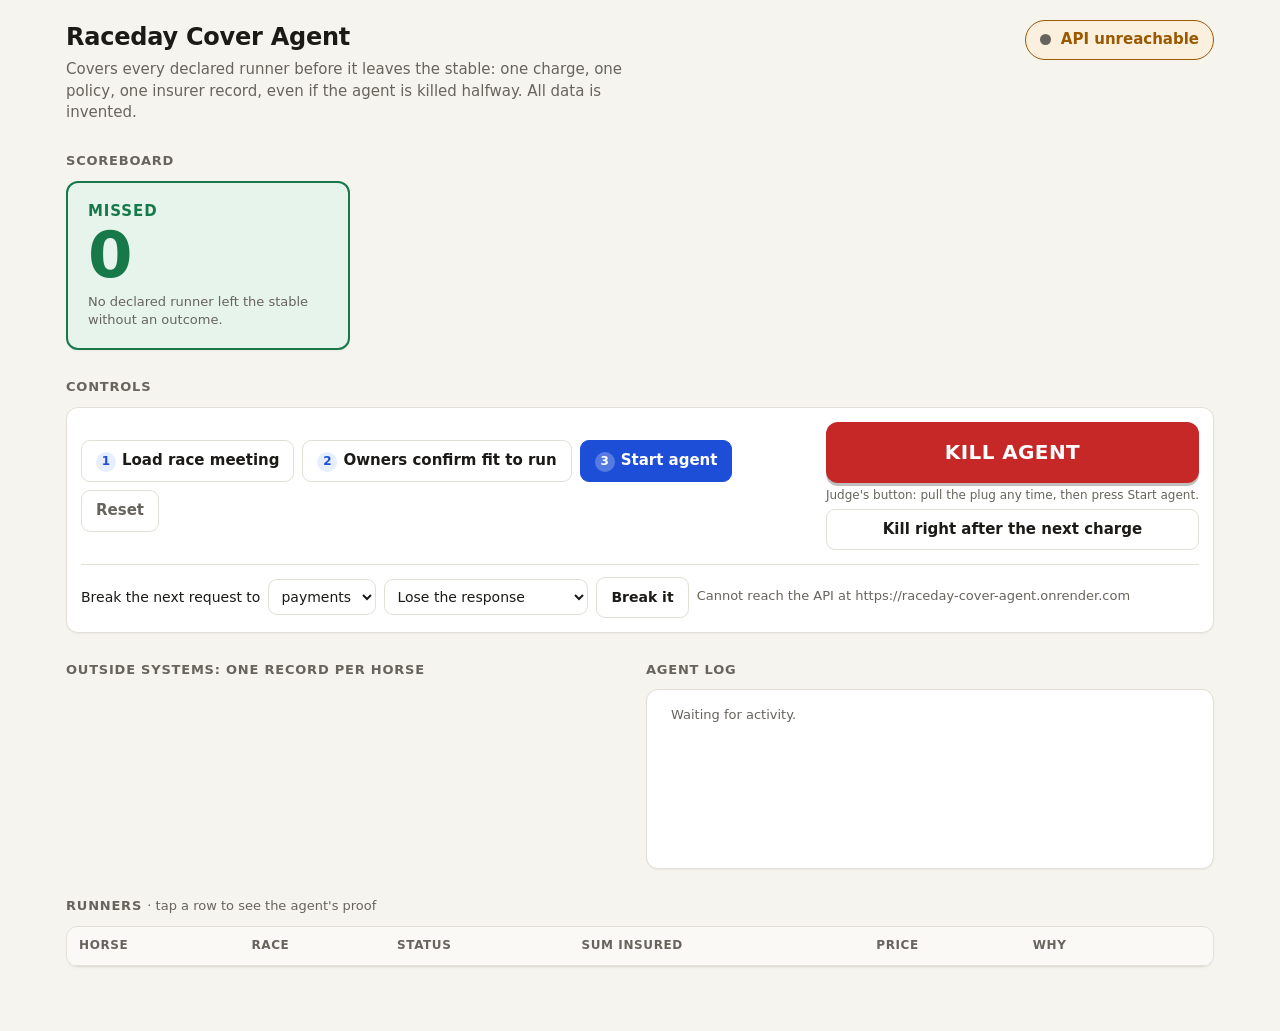
==== web/index.html @ f842352b "The model investigates each horse before pricing A read-only tool loop: the model starts from the ba" ====
<!doctype html>
<html lang="en">
<head>
<meta charset="utf-8">
<meta name="viewport" content="width=device-width, initial-scale=1">
<title>Raceday Cover Agent</title>
<style>
  :root {
    --bg:#f5f4ef; --card:#ffffff; --card2:#faf9f6; --ink:#1b1a17; --mute:#67645d; --line:#e2dfd6;
    --ok:#17794a; --ok-bg:#e6f4ec; --warn:#9a5800; --warn-bg:#fbf0dd; --bad:#b3261e; --bad-bg:#fbe7e5;
    --accent:#1d4ed8; --accent-bg:#e7eefe; --kill:#c62828; --kill-ink:#ffffff; --shadow:0 1px 2px rgba(0,0,0,.05);
    color-scheme: light;
  }
  @media (prefers-color-scheme: dark) {
    :root:not([data-theme="light"]) {
      --bg:#131210; --card:#1d1c19; --card2:#191815; --ink:#f2f0ea; --mute:#a29e95; --line:#34322d;
      --ok:#5fd39a; --ok-bg:#16301f; --warn:#f2b55c; --warn-bg:#33270f; --bad:#ff8a80; --bad-bg:#3a1a17;
      --accent:#8fb0ff; --accent-bg:#1a2541; --kill:#e53935; --kill-ink:#ffffff; --shadow:none;
      color-scheme: dark;
    }
  }
  :root[data-theme="dark"] {
    --bg:#131210; --card:#1d1c19; --card2:#191815; --ink:#f2f0ea; --mute:#a29e95; --line:#34322d;
    --ok:#5fd39a; --ok-bg:#16301f; --warn:#f2b55c; --warn-bg:#33270f; --bad:#ff8a80; --bad-bg:#3a1a17;
    --accent:#8fb0ff; --accent-bg:#1a2541; --kill:#e53935; --kill-ink:#ffffff; --shadow:none;
    color-scheme: dark;
  }
  * { box-sizing:border-box; }
  html, body { overflow-x:hidden; }
  body { margin:0; background:var(--bg); color:var(--ink); font:15px/1.45 system-ui, -apple-system, "Segoe UI", Roboto, sans-serif; }
  main { max-width:1180px; margin:0 auto; padding:20px 16px 64px; }
  h1 { font-size:24px; margin:0; letter-spacing:-.01em; }
  h2 { font-size:13px; margin:28px 0 10px; color:var(--mute); font-weight:650; text-transform:uppercase; letter-spacing:.06em; }
  h3 { font-size:13px; margin:0 0 8px; color:var(--mute); font-weight:650; text-transform:uppercase; letter-spacing:.05em; }
  .sub { color:var(--mute); margin:4px 0 0; max-width:62ch; }
  .head { display:flex; flex-wrap:wrap; gap:12px 20px; align-items:flex-start; justify-content:space-between; }
  .card { background:var(--card); border:1px solid var(--line); border-radius:12px; box-shadow:var(--shadow); }
  .num { font-variant-numeric:tabular-nums; white-space:nowrap; }
  .mute { color:var(--mute); } .small { font-size:13px; }
  code, .mono { font-family:ui-monospace, SFMono-Regular, Menlo, monospace; font-size:12px; }

  /* agent state */
  .agent { display:inline-flex; align-items:center; gap:10px; padding:8px 14px; border-radius:99px; font-weight:650; border:1px solid var(--line); background:var(--card); white-space:nowrap; }
  .dot { width:11px; height:11px; border-radius:50%; background:var(--mute); }
  .agent.running { color:var(--ok); border-color:var(--ok); background:var(--ok-bg); }
  .agent.running .dot { background:var(--ok); animation:pulse 1.2s infinite; }
  .agent.killed { color:var(--bad); border-color:var(--bad); background:var(--bad-bg); }
  .agent.killed .dot { background:var(--bad); }
  .agent.offline { color:var(--warn); border-color:var(--warn); background:var(--warn-bg); }
  @keyframes pulse { 50% { opacity:.3; } }
  @media (prefers-reduced-motion: reduce) { .agent.running .dot, .pill.moving::before { animation:none; } }

  /* scoreboard */
  .board { display:grid; grid-template-columns:minmax(200px, 1fr) 3fr; gap:12px; }
  .missed { padding:18px 20px; display:flex; flex-direction:column; justify-content:center; border-width:2px; }
  .missed b { font-size:64px; line-height:1; font-variant-numeric:tabular-nums; }
  .missed span { font-size:15px; font-weight:650; text-transform:uppercase; letter-spacing:.06em; }
  .missed small { color:var(--mute); margin-top:6px; font-size:13px; }
  .missed.zero { border-color:var(--ok); background:var(--ok-bg); color:var(--ok); }
  .missed.some { border-color:var(--bad); background:var(--bad-bg); color:var(--bad); }
  .tiles { display:grid; grid-template-columns:repeat(3, 1fr); gap:12px; }
  .tile { padding:12px 14px; }
  .tile b { display:block; font-size:36px; line-height:1.1; font-variant-numeric:tabular-nums; }
  .tile span { color:var(--mute); font-size:13px; font-weight:600; }
  .tile.covered b { color:var(--ok); } .tile.referred b { color:var(--warn); }
  .tile.progress b { color:var(--accent); }

  /* systems + log */
  .split { display:grid; grid-template-columns:1fr 1fr; gap:12px; align-items:start; }
  .systems { display:grid; grid-template-columns:repeat(2, 1fr); gap:12px; }
  .sys { padding:12px 14px; }
  .sys .name { font-weight:650; text-transform:capitalize; }
  .sys .dup { display:flex; align-items:baseline; gap:6px; font-weight:700; margin:2px 0; }
  .sys .dup b { font-size:34px; line-height:1.1; font-variant-numeric:tabular-nums; }
  .sys .dup em { font-style:normal; font-size:15px; }
  .sys.clean .dup { color:var(--ok); } .sys.dirty { border-color:var(--bad); } .sys.dirty .dup { color:var(--bad); }
  .proof { margin:10px 2px 0; font-size:13px; color:var(--mute); }
  .log { padding:12px 14px; height:100%; min-height:180px; display:flex; flex-direction:column; }
  .log ol { list-style:none; margin:0; padding:0; overflow-y:auto; max-height:236px; font-size:13px; }
  .log li { display:grid; grid-template-columns:auto 1fr; gap:10px; padding:4px 0; border-bottom:1px dashed var(--line); }
  .log li:last-child { border-bottom:0; }
  .log time { color:var(--mute); font-variant-numeric:tabular-nums; }
  .log .bad { color:var(--bad); font-weight:600; } .log .good { color:var(--ok); } .log .warn { color:var(--warn); }

  /* controls */
  .controls { padding:14px; display:grid; grid-template-columns:1fr auto; gap:14px 18px; align-items:center; }
  .steps { display:flex; flex-wrap:wrap; gap:8px; align-items:center; }
  button, select { font:inherit; border-radius:9px; border:1px solid var(--line); background:var(--card); color:var(--ink); }
  button { padding:9px 14px; cursor:pointer; font-weight:600; }
  button:hover:not(:disabled) { border-color:var(--mute); }
  button:focus-visible, select:focus-visible, tr.task:focus-visible { outline:3px solid var(--accent); outline-offset:2px; }
  button:disabled { opacity:.5; cursor:default; }
  button .n { display:inline-grid; place-items:center; width:20px; height:20px; border-radius:50%; background:var(--accent-bg); color:var(--accent); font-size:12px; margin-right:6px; }
  button.primary { background:var(--accent); border-color:var(--accent); color:#fff; }
  button.primary .n { background:rgba(255,255,255,.25); color:#fff; }
  :root[data-theme="dark"] button.primary { color:#0d1530; }
  @media (prefers-color-scheme: dark) { :root:not([data-theme="light"]) button.primary { color:#0d1530; } }
  button.ghost { background:transparent; color:var(--mute); }
  .killbox { display:flex; flex-direction:column; align-items:stretch; gap:4px; text-align:center; }
  button.kill { background:var(--kill); border:0; color:var(--kill-ink); font-size:20px; font-weight:800; letter-spacing:.02em; padding:16px 30px; border-radius:12px; box-shadow:0 3px 0 rgba(0,0,0,.25); text-transform:uppercase; }
  button.kill:active:not(:disabled) { transform:translateY(2px); box-shadow:0 1px 0 rgba(0,0,0,.25); }
  .killbox small { color:var(--mute); font-size:12px; }
  .chaos { grid-column:1 / -1; display:flex; flex-wrap:wrap; gap:8px; align-items:center; padding-top:12px; border-top:1px solid var(--line); font-size:14px; }
  select { padding:8px 8px; }
  #flash { min-height:20px; font-size:13px; color:var(--mute); }

  /* runners */
  .wrap { overflow-x:auto; -webkit-overflow-scrolling:touch; }
  table { border-collapse:collapse; width:100%; min-width:760px; }
  th, td { text-align:left; padding:10px 12px; border-bottom:1px solid var(--line); vertical-align:top; }
  th { font-size:12px; color:var(--mute); text-transform:uppercase; letter-spacing:.05em; font-weight:650; background:var(--card2); }
  th:first-child { border-top-left-radius:12px; } th:last-child { border-top-right-radius:12px; }
  tr.task { cursor:pointer; } tr.task:hover td { background:var(--card2); }
  tr.task.open td { background:var(--card2); border-bottom-color:transparent; }
  .caret { display:inline-block; width:14px; color:var(--mute); transition:transform .15s; }
  tr.open .caret { transform:rotate(90deg); }
  .hid { color:var(--mute); font-size:12px; display:block; padding-left:14px; }
  .pill { display:inline-flex; align-items:center; gap:6px; padding:2px 10px; border-radius:99px; font-size:12px; font-weight:650; border:1px solid var(--line); white-space:nowrap; text-transform:capitalize; }
  .pill.covered, .pill.verified { color:var(--ok); border-color:var(--ok); background:var(--ok-bg); }
  .pill.referred, .pill.awaiting_owner, .pill.not_found, .pill.intent { color:var(--warn); border-color:var(--warn); background:var(--warn-bg); }
  .pill.blocked, .pill.mismatched, .pill.unable_to_determine, .pill.unknown { color:var(--bad); border-color:var(--bad); background:var(--bad-bg); }
  .pill.not_confirmed, .pill.not_eligible { color:var(--mute); }
  .pill.moving { color:var(--accent); border-color:var(--accent); background:var(--accent-bg); }
  .pill.moving::before { content:""; width:6px; height:6px; border-radius:50%; background:currentColor; animation:pulse 1s infinite; }
  .why { color:var(--mute); font-size:13px; max-width:44ch; }
  .why.model { color:var(--ink); }
  td.detail { padding:0 12px 16px; background:var(--card2); }
  .detail-in { position:sticky; left:12px; max-width:calc(100vw - 58px); display:grid; grid-template-columns:3fr 2fr; gap:14px; align-items:start; }
  .panel { background:var(--card); border:1px solid var(--line); border-radius:10px; padding:12px 14px; min-width:0; }
  .tl { list-style:none; margin:0; padding:0; }
  .tl > li { padding:0 0 12px; }
  .tl > li:last-child { padding-bottom:0; }
  .tl .stephead { display:flex; flex-wrap:wrap; gap:6px 10px; align-items:center; font-weight:650; }
  .tl .events { list-style:none; margin:6px 0 0 6px; padding:0 0 0 14px; border-left:2px solid var(--line); font-size:13px; }
  .tl .events li { position:relative; padding:2px 0; display:flex; gap:10px; flex-wrap:wrap; }
  .tl .events li::before { content:""; position:absolute; left:-20px; top:9px; width:10px; height:10px; border-radius:50%; background:var(--card); border:2px solid var(--mute); }
  .tl .events li.ok::before { border-color:var(--ok); background:var(--ok); }
  .tl .events li.warn::before { border-color:var(--warn); background:var(--warn); }
  .tl .events li.bad::before { border-color:var(--bad); background:var(--bad); }
  .tl .events li.recover { color:var(--ok); font-weight:600; }
  .tl .events time { color:var(--mute); font-variant-numeric:tabular-nums; min-width:58px; }
  .explain { font-size:15px; line-height:1.5; margin:0; }
  .reasons { margin:0; padding-left:18px; font-size:14px; }
  .kv { display:grid; grid-template-columns:auto 1fr; gap:4px 12px; font-size:14px; margin:8px 0 0; }
  .kv dt { color:var(--mute); } .kv dd { margin:0; }
  .gap { color:var(--bad); font-weight:650; }
  .empty { padding:18px; color:var(--mute); }
  .stack { display:grid; gap:12px; align-content:start; }

  /* projector and phone */
  @media (min-width:1400px) { body { font-size:16px; } main { max-width:1320px; } }
  @media (max-width:900px) {
    .board, .split { grid-template-columns:1fr; }
    .detail-in { grid-template-columns:1fr; }
  }
  @media (max-width:640px) {
    .tiles { grid-template-columns:repeat(3, 1fr); gap:8px; }
    .tile { padding:10px; } .tile b { font-size:26px; } .tile span { font-size:12px; }
    .missed { flex-direction:row; align-items:center; justify-content:flex-start; gap:6px 14px; flex-wrap:wrap; }
    .missed small { flex-basis:100%; margin-top:0; }
    .missed b { font-size:48px; }
    .controls { grid-template-columns:1fr; }
    .steps button { flex:1 1 100%; text-align:left; }
    .systems { gap:8px; }
    .sys .dup b { font-size:28px; }
    h1 { font-size:21px; }
  }
</style>
</head>
<body>
<main>
  <header class="head">
    <div>
      <h1>Raceday Cover Agent</h1>
      <p class="sub">Covers every declared runner before it leaves the stable: one charge, one policy, one insurer record, even if the agent is killed halfway. All data is invented.</p>
    </div>
    <div class="agent" id="agent" role="status" aria-live="polite"><span class="dot"></span><span id="agentText">Connecting</span></div>
  </header>

  <h2>Scoreboard</h2>
  <section class="board">
    <div class="card missed zero" id="missed"><span>Missed</span><b id="missedN">0</b><small>No declared runner left the stable without an outcome.</small></div>
    <div class="tiles" id="tiles"></div>
  </section>

  <h2>Controls</h2>
  <section class="card controls">
    <div class="steps">
      <button id="seed"><span class="n">1</span>Load race meeting</button>
      <button id="confirmAll"><span class="n">2</span>Owners confirm fit to run</button>
      <button id="start" class="primary"><span class="n">3</span>Start agent</button>
      <button id="reset" class="ghost">Reset</button>
    </div>
    <div class="killbox">
      <button id="kill" class="kill" aria-describedby="killNote">Kill agent</button>
      <small id="killNote">Judge's button: pull the plug any time, then press Start agent.</small>
      <button id="killAfterCharge">Kill right after the next charge</button>
    </div>
    <div class="chaos">
      <span>Break the next request to</span>
      <select id="chaosSystem" aria-label="Outside system"><option value="payments">payments</option><option value="platform">platform</option><option value="insurer">insurer</option><option value="notify">notify</option></select>
      <select id="chaosMode" aria-label="What goes wrong"><option value="drop_response">Lose the response</option><option value="reject">Reject</option><option value="rename_field">Rename fields</option><option value="down">Go down (keeps failing)</option></select>
      <button id="chaos">Break it</button>
      <span id="flash" aria-live="polite"></span>
    </div>
  </section>

  <section class="split">
    <div>
      <h2>Outside systems: one record per horse</h2>
      <div class="systems" id="systems"></div>
      <p class="proof" id="proof"></p>
    </div>
    <div>
      <h2>Agent log</h2>
      <div class="card log"><ol id="log"><li><time></time><span class="mute">Waiting for activity.</span></li></ol></div>
    </div>
  </section>

  <h2>Runners <span class="mute" style="text-transform:none;letter-spacing:0;font-weight:500">· tap a row to see the agent's proof</span></h2>
  <div class="card wrap">
    <table>
      <thead><tr><th>Horse</th><th>Race</th><th>Status</th><th>Sum insured</th><th>Price</th><th>Why</th><th></th></tr></thead>
      <tbody id="rows"></tbody>
    </table>
  </div>
</main>
<script src="config.js"></script>
<script>
const API = window.API_BASE;
const $ = id => document.getElementById(id);
async function call(path, method = "GET", body) {
  const r = await fetch(API + path, { method, headers: { "content-type": "application/json" }, body: body ? JSON.stringify(body) : undefined });
  let data = null; try { data = await r.json(); } catch (_) {}
  return { ok: r.ok, status: r.status, data };
}
const get = async path => { const r = await call(path); if (!r.ok) throw Object.assign(new Error(path), { status: r.status }); return r.data; };
const esc = s => String(s ?? "").replace(/[&<>"']/g, c => ({ "&": "&amp;", "<": "&lt;", ">": "&gt;", '"': "&quot;", "'": "&#39;" }[c]));
const label = s => String(s || "").replace(/_/g, " ");
const clock = t => { const d = t ? new Date(t) : null; return d && !isNaN(d) ? d.toLocaleTimeString([], { hour: "2-digit", minute: "2-digit", second: "2-digit", hourCycle: "h23" }) : ""; };
const money = (n, cur) => {
  if (n == null || n === "" || isNaN(n)) return "";
  const v = Number(n), dp = v < 1000 ? 2 : 0;
  try { return new Intl.NumberFormat(undefined, { style: "currency", currency: cur || "EUR", minimumFractionDigits: dp, maximumFractionDigits: dp }).format(v); }
  catch (_) { return `${cur || ""} ${v.toLocaleString()}`; }
};

const DONE = new Set(["covered", "referred", "not_confirmed", "not_eligible"]);
const STEPS = { charge: "Charge the owner", issue: "Issue the policy", report: "Report to the insurer", notify: "Notify the owner", refund: "Refund the owner" };
const pillClass = s => DONE.has(s) || ["awaiting_owner", "blocked"].includes(s) ? s : "moving";

let tasks = [], referrals = {}, actionsCache = {}, open = new Set();
let lastStatus = {}, localLog = [], timelineOK = null, timelineRetryAt = 0, serverLog = [];
let killedAt = null, wasRunning = null;

function note(text, cls = "", at = new Date().toISOString()) {
  localLog.push({ at, text, cls });
  if (localLog.length > 200) localLog.shift();
}

/* ---------- reasons ---------- */
function reasonList(t) {
  const q = t.quote || {}, out = [];
  if (t.referral_reason) out.push(t.referral_reason);
  if (t.reason) out.push(t.reason);
  if (t.blocked_at) out.push(`stopped safely at ${label(t.blocked_at)}: ${label(t.blocked_reason)}`);
  (q.risk_factors || []).forEach(f => out.push(f.evidence || f.reason || f.factor || (typeof f === "string" ? f : "")));
  (q.exclusions || []).forEach(x => out.push("excludes " + x));
  if (q.valuation && q.valuation.gap_flagged) out.push("owner's value far above the evidence");
  if (q.offerable && q.value_basis) out.push("value: " + q.value_basis);
  return out.filter(Boolean);
}
const explanation = t => { const e = (t.quote || {}).explanation; return typeof e === "string" ? e : (e && (e.text || e.summary)) || ""; };

/* ---------- ledger timeline ---------- */
function ledgerHTML(actions) {
  if (!actions) return `<p class="mute small">Loading the ledger...</p>`;
  if (!actions.length) return `<p class="mute small">No outside system has been touched for this horse. Nothing was charged.</p>`;
  return `<ol class="tl">${actions.map(a => {
    const st = a.state || "intent", ev = [];
    ev.push(`<li><time>${clock(a.created_at)}</time><span>Intent saved before any call <code>${esc(a.operation_id)}</code></span></li>`);
    const n = Number(a.attempts || 0);
    if (n === 0 && st === "verified") ev.push(`<li class="ok recover"><time></time><span>Read back first: already held from an earlier run. Not sent again.</span></li>`);
    else if (n === 1) ev.push(`<li><time></time><span>Call sent with that operation ID</span></li>`);
    else if (n > 1) ev.push(`<li class="warn"><time></time><span>Call sent ${n} times, every time with the same operation ID (the system keeps one)</span></li>`);
    if (st === "intent") ev.push(`<li class="warn"><time>${clock(a.updated_at)}</time><span>Waiting to read back</span></li>`);
    else {
      const cls = st === "verified" ? "ok" : st === "not_found" ? "warn" : "bad";
      const ref = a.evidence && (a.evidence.reference || (a.evidence.found && a.evidence.found.reference));
      const words = { verified: "Read back: verified", not_found: "Read back: not found", mismatched: "Read back: mismatched, task stopped", unable_to_determine: "Read back: could not tell, task stopped safely" }[st] || "Read back: " + label(st);
      ev.push(`<li class="${cls}"><time>${clock(a.updated_at)}</time><span>${words}${ref ? ` <code>${esc(ref)}</code>` : ""}</span></li>`);
    }
    return `<li><div class="stephead">${esc(STEPS[a.step] || label(a.step))} <span class="mute small">${esc(a.system)}</span> <span class="pill ${esc(st)}">${esc(label(st))}</span></div><ul class="events">${ev.join("")}</ul></li>`;
  }).join("")}</ol>`;
}

function referralHTML(t) {
  const r = referrals[t._id];
  if (!r) return `<p class="mute small">Preparing the underwriter's pack...</p>`;
  const p = r.pack || {}, q = p.quote || t.quote || {}, cur = q.currency;
  const summary = typeof p.summary === "string" ? p.summary : (p.summary && (p.summary.text || p.summary.summary));
  const head = `<p class="small"><b>No charge.</b> Sent to an underwriter${r.created_at ? " at " + clock(r.created_at) : ""}${r.decision ? ", decision: " + esc(label(r.decision.outcome || r.decision)) : ", awaiting decision"}.</p>`;
  if (summary) return head + `<p class="explain">${esc(summary)}</p>`;
  const val = p.agent_valuation || q.valuation || {};
  const decl = (p.declarations || []).map(d => `${esc(d.date)}: ${d.fit ? "fit" : "<span class='gap'>not fit</span>"}`).join(", ");
  return head + `<dl class="kv">
    <dt>Why</dt><dd>${esc(p.why || r.reason)}</dd>
    <dt>Owner's figure</dt><dd class="num ${val.gap_flagged ? "gap" : ""}">${p.owner_value != null ? money(p.owner_value, cur) : "none given (table default)"}</dd>
    <dt>Our valuation</dt><dd><span class="num">${val.estimate != null ? money(val.estimate, cur) : "n/a"}</span>${(val.evidence || []).length ? `<br><span class="mute small">${val.evidence.map(esc).join("; ")}</span>` : ""}</dd>
    ${p.rating ? `<dt>Rating</dt><dd>${esc(p.rating)}</dd>` : ""}
    ${decl ? `<dt>Past declarations</dt><dd>${decl}</dd>` : ""}
    ${p.deadline ? `<dt>Leaves stable</dt><dd>${clock(p.deadline)}</dd>` : ""}
  </dl>`;
}

function detailHTML(t) {
  const exp = explanation(t), rs = reasonList(t), q = t.quote || {};
  const why = exp ? `<p class="explain">${esc(exp)}</p>` : rs.length ? `<ul class="reasons">${rs.map(r => `<li>${esc(r)}</li>`).join("")}</ul>` : `<p class="mute small">Not priced yet.</p>`;
  const price = q.offerable ? `<dl class="kv"><dt>Premium</dt><dd class="num">${money(q.premium, q.currency)}${q.risk_adjustment && q.risk_adjustment !== 1 ? ` <span class="mute">(x${esc(q.risk_adjustment)} for risk)</span>` : ""}</dd><dt>Tax</dt><dd class="num">${money(q.tax, q.currency)}</dd><dt>Total</dt><dd class="num"><b>${money(q.total, q.currency)}</b></dd></dl>` : "";
  const side = [];
  const inv = t.investigation;
  if (inv && inv.trail && inv.trail.length) {
    const nice = s => String(s || "").replace(/^get_/, "").replace(/_/g, " ");
    side.push(`<div class="panel"><h3>How the agent investigated${inv.source === "template" ? " (fallback checklist)" : ""}</h3><ol class="reasons">${inv.trail.map(s => `<li><b>${esc(nice(s.tool))}</b>${s.why ? ` · ${esc(s.why)}` : ""}${/refused/.test(s.finding || "") ? ` <span class="gap">${esc(s.finding)}</span>` : ""}</li>`).join("")}</ol>${inv.summary ? `<p class="explain">${esc(inv.summary)}</p>` : ""}</div>`);
  }
  side.push(`<div class="panel"><h3>${exp ? "Agent's explanation" : "Why this price"}</h3>${why}${price}</div>`);
  if (t.status === "referred" || referrals[t._id]) side.push(`<div class="panel"><h3>Underwriter's pack</h3>${referralHTML(t)}</div>`);
  return `<div class="detail-in"><div class="panel"><h3>Ledger: what was intended and what was proven</h3>${ledgerHTML(actionsCache[t._id])}</div><div class="stack">${side.join("")}</div></div>`;
}

/* ---------- render ---------- */
function renderRows() {
  if (!tasks.length) { $("rows").dataset.h = ""; $("rows").innerHTML = `<tr><td colspan="7" class="empty">No runners yet. Press <b>Load race meeting</b>.</td></tr>`; return; }
  const html = tasks.map(t => {
    const q = t.quote || {}, isOpen = open.has(t._id), exp = explanation(t);
    const why = exp ? `<span class="why model">${esc(exp)}</span>` : `<span class="why">${esc(reasonList(t).join(" · "))}</span>`;
    const ask = t.status === "awaiting_owner" && !t.confirmation ? `<button data-fit="${esc(t._id)}">Fit to run</button>` : "";
    const row = `<tr class="task${isOpen ? " open" : ""}" data-id="${esc(t._id)}" tabindex="0" aria-expanded="${isOpen}">
      <td><span class="caret">&#9656;</span><b>${esc(t.horse)}</b><span class="hid">${esc(t.horse_id)}</span></td>
      <td>${esc((t.race || {}).race_name)}<span class="hid" style="padding:0">${esc((t.race || {}).type)} · off ${clock((t.race || {}).off_dt)}</span></td>
      <td><span class="pill ${pillClass(t.status)}">${esc(label(t.status))}</span></td>
      <td class="num">${q.offerable ? money(q.sum_insured, q.currency) : ""}</td>
      <td class="num">${q.offerable ? money(q.total, q.currency) : ""}</td>
      <td>${why}</td><td>${ask}</td></tr>`;
    return row + (isOpen ? `<tr class="detailrow"><td colspan="7" class="detail">${detailHTML(t)}</td></tr>` : "");
  }).join("");
  if ($("rows").dataset.h === html) return;  // unchanged: keep focus and scroll
  const focused = document.activeElement && document.activeElement.closest && document.activeElement.closest("tr.task");
  $("rows").innerHTML = html; $("rows").dataset.h = html;
  if (focused) { const again = document.querySelector(`tr.task[data-id="${CSS.escape(focused.dataset.id)}"]`); if (again) again.focus(); }
}

function renderLog() {
  const items = [...serverLog, ...localLog].sort((a, b) => String(a.at).localeCompare(String(b.at))).slice(-60).reverse();
  if (!items.length) return;
  const box = $("log"), html = items.map(e => `<li><time>${clock(e.at)}</time><span class="${e.cls || ""}">${esc(e.text)}</span></li>`).join("");
  if (box.dataset.h !== html) { box.innerHTML = html; box.dataset.h = html; }
}

function normaliseTimeline(data) {
  const list = Array.isArray(data) ? data : (data && (data.events || data.timeline || data.items)) || [];
  return list.map(e => {
    const at = e.at || e.ts || e.time || e.created_at || e.updated_at;
    const who = e.horse || (tasks.find(t => t._id === e.task_id) || {}).horse;
    const d = e.detail && typeof e.detail === "object" ? e.detail : null;
    const decided = e.kind === "investigate" && d ? `Investigated ${String(d.tool || "").replace(/^get_/, "").replace(/_/g, " ")}${d.why ? " · " + d.why : ""}` : e.kind === "agent_decision" && d ? `Model decided: ${label(d.move)} (${d.step} at ${d.system}) · ${d.reason || ""}${d.source === "template" ? " [fallback]" : ""}` : null;
    const what = decided || e.message || e.text || e.summary || (d ? [label(e.kind), d.system, d.move || d.state || (d.mapping ? "fields mapped" : "")].filter(Boolean).join(": ") : e.detail) || [label(e.event || e.kind || e.type), e.step && label(e.step), e.state && label(e.state)].filter(Boolean).join(": ");
    const k = String(e.kind || e.event || e.type || e.state || "").toLowerCase();
    const cls = /kill|crash|lost|reject|mismatch|fail|error/.test(k) ? "bad" : /recover|resum|verified|found/.test(k) ? "good" : /retry|resend|re-send|refer/.test(k) ? "warn" : "";
    return { at, text: (who ? who + ": " : "") + what, cls };
  });
}

async function pollTimeline() {
  if (timelineOK === false && Date.now() < timelineRetryAt) return;
  try {
    const r = await call("/timeline?task_id=");
    if (r.status === 404) { timelineOK = false; timelineRetryAt = Date.now() + 20000; serverLog = []; return; }
    if (r.ok) { timelineOK = true; serverLog = normaliseTimeline(r.data); }
  } catch (_) { timelineOK = false; timelineRetryAt = Date.now() + 20000; }
}

async function refresh() {
  let board;
  try { [board, tasks] = await Promise.all([get("/scoreboard"), get("/tasks")]); }
  catch (e) { $("agent").className = "agent offline"; $("agentText").textContent = "API unreachable"; $("flash").textContent = "Cannot reach the API at " + API; return; }

  // agent state
  const running = !!board.agent_running;
  if (wasRunning === true && !running && !killedAt) note("Agent process stopped", "warn");
  wasRunning = running;
  if (running) killedAt = null;
  $("agent").className = "agent " + (running ? "running" : killedAt ? "killed" : "");
  $("agentText").textContent = running ? "Agent running" : killedAt ? `Agent killed at ${clock(killedAt)}` : "Agent stopped";

  // status changes -> local log
  const byId = Object.fromEntries(tasks.map(t => [t._id, t]));
  for (const t of tasks) {
    const prev = lastStatus[t._id];
    if (prev && prev !== t.status) {
      const cls = t.status === "covered" ? "good" : ["referred", "awaiting_owner"].includes(t.status) ? "warn" : t.status === "blocked" ? "bad" : "";
      note(`${t.horse}: ${label(prev)} → ${label(t.status)}`, cls, t.updated_at || undefined);
    }
  }
  lastStatus = Object.fromEntries(tasks.map(t => [t._id, t.status]));
  open.forEach(id => { if (!byId[id]) open.delete(id); });

  // scoreboard
  const now = Date.now();
  // Missed = a runner that left the stable stuck part-way (stopped, or mid-write) with no accounted outcome.
  // Runners the agent has not reached yet are not missed: it will close them as not confirmed or not eligible.
  const STUCK = new Set(["blocked", "charged", "issued", "reported"]);
  const missed = tasks.filter(t => STUCK.has(t.status) && t.deadline && new Date(t.deadline).getTime() < now).length;
  $("missedN").textContent = missed;
  $("missed").className = "card missed " + (missed ? "some" : "zero");
  $("missed").querySelector("small").textContent = missed ? "Runner(s) left the stable part-way through, with no accounted outcome." : board.declared ? "Every declared runner is covered, referred, not confirmed, not eligible or still in hand." : "Load the race meeting to start.";
  const tiles = [["Declared", board.declared, ""], ["Covered", board.covered, "covered"], ["Referred", board.referred, "referred"],
    ["Not confirmed", board.not_confirmed, ""], ["Not eligible", board.not_eligible, ""], ["In progress", board.in_progress, "progress"]];
  $("tiles").innerHTML = tiles.map(([k, v, c]) => `<div class="card tile ${c}"><b>${v ?? 0}</b><span>${k}</span></div>`).join("");

  // systems
  const sys = Object.entries(board.systems || {});
  const dupTotal = sys.reduce((s, [, v]) => s + (v.duplicates || 0), 0);
  $("systems").innerHTML = sys.map(([k, v]) => `<div class="card sys ${v.duplicates ? "dirty" : "clean"}"><span class="name">${esc(k)}</span><span class="dup"><b>${v.duplicates}</b><em>duplicate${v.duplicates === 1 ? "" : "s"}</em></span><span class="mute small num">${v.records} record${v.records === 1 ? "" : "s"}</span></div>`).join("");
  $("proof").innerHTML = dupTotal ? `<b class="gap">${dupTotal} duplicate effect(s) found.</b>` : `Every horse has at most one charge, one policy, one insurer record and one message, however many times the agent was killed.`;

  // referrals + expanded ledgers
  const jobs = [pollTimeline()];
  if (tasks.some(t => t.status === "referred")) jobs.push(call("/referrals").then(r => { if (r.ok && Array.isArray(r.data)) referrals = Object.fromEntries(r.data.map(x => [x.task_id || x._id, x])); }).catch(() => {}));
  open.forEach(id => jobs.push(call(`/tasks/${encodeURIComponent(id)}/actions`).then(r => { if (r.ok) actionsCache[id] = r.data; }).catch(() => {})));
  await Promise.all(jobs);
  renderRows();
  renderLog();
}

/* ---------- controls ---------- */
const flash = t => { $("flash").textContent = t; };
// Load and Reset lock the other step buttons until they finish, so a fast presenter cannot confirm before the runners exist.
const LOCKING = new Set(["seed", "reset"]), STEP_IDS = ["seed", "confirmAll", "start", "reset"];
const act = (id, fn) => $(id).addEventListener("click", async () => {
  const lock = LOCKING.has(id) ? STEP_IDS : [id];
  lock.forEach(b => $(b).disabled = true);
  if (LOCKING.has(id)) flash(id === "seed" ? "Loading the race meeting..." : "Resetting...");
  try { await fn(); if (LOCKING.has(id)) flash(""); } catch (e) { flash("Request failed: " + e.message); } finally { lock.forEach(b => $(b).disabled = false); refresh(); }
});
act("seed", async () => { const r = await call("/control/seed", "POST"); note(r.ok ? `Race meeting loaded: ${r.data.runners ?? "?"} runners` : "Load failed"); });
act("start", async () => { const r = await call("/control/start", "POST"); killedAt = null; note(r.data && r.data.already_running ? "Agent already running" : "Agent started: reads its ledger back before doing anything", "good"); });
act("kill", async () => {
  const r = await call("/control/kill", "POST");
  if (r.data && r.data.was_running) { killedAt = new Date().toISOString(); note("Agent KILLED (SIGKILL, no clean-up)", "bad", killedAt); flash("Killed. Press Start agent: it will resume without repeating anything."); }
  else note("Kill pressed: agent was not running", "warn");
});
act("killAfterCharge", async () => {
  const r = await call("/control/kill-after-charge", "POST");
  if (r.ok) { note("Armed: the agent dies the moment its next charge goes through, before it hears back", "bad"); flash("Armed. The next charge will take the money, then the agent dies before issuing the policy."); }
  else note("Could not arm the kill", "warn");
});
act("reset", async () => {
  if (!confirm("Reset clears every task, ledger entry and mock record in this demo database. Continue?")) return;
  await call("/control/reset", "POST"); open.clear(); actionsCache = {}; referrals = {}; lastStatus = {}; localLog = []; killedAt = null; note("Demo reset");
});
act("chaos", async () => {
  const system = $("chaosSystem").value, mode = $("chaosMode").value;
  // A renamed field matters where the agent reads back; the reply to a write is never trusted anyway.
  const target = mode === "rename_field" ? `${system}:read` : system;
  // "Go down" = reject every request for a while: the ledger cannot prove the step and the model must decide.
  const r = await call("/mocks/chaos", "POST", mode === "down" ? { system: target, mode: "reject", count: 8 } : { system: target, mode, count: 1 });
  const what = $("chaosMode").selectedOptions[0].textContent.toLowerCase();
  note(r.ok ? `Chaos armed: next ${system} request will ${what}` : "Chaos failed", "warn");
  flash(r.ok ? `Armed: next ${system} request will ${what}.` : "Could not arm chaos.");
});
act("confirmAll", async () => {
  const todo = tasks.filter(t => !t.confirmation && !DONE.has(t.status));
  const res = await Promise.all(todo.map(t => call(`/tasks/${encodeURIComponent(t._id)}/confirm`, "POST", { fit: true })));
  const ok = res.filter(r => r.ok).length;
  note(`Owners confirmed fit to run: ${ok} runner${ok === 1 ? "" : "s"}${res.length - ok ? `, ${res.length - ok} too late (left the stable)` : ""}`);
});

function toggle(id) {
  if (open.has(id)) open.delete(id); else { open.add(id); call(`/tasks/${encodeURIComponent(id)}/actions`).then(r => { if (r.ok) { actionsCache[id] = r.data; renderRows(); } }); }
  renderRows();
}
$("rows").addEventListener("click", async e => {
  const fit = e.target.closest("[data-fit]");
  if (fit) { e.stopPropagation(); fit.disabled = true; await call(`/tasks/${encodeURIComponent(fit.dataset.fit)}/confirm`, "POST", { fit: true }); refresh(); return; }
  if (e.target.closest(".detailrow")) return;
  const tr = e.target.closest("tr.task"); if (tr) toggle(tr.dataset.id);
});
$("rows").addEventListener("keydown", e => {
  const tr = e.target.closest("tr.task");
  if (tr && (e.key === "Enter" || e.key === " ")) { e.preventDefault(); toggle(tr.dataset.id); const again = document.querySelector(`tr.task[data-id="${CSS.escape(tr.dataset.id)}"]`); if (again) again.focus(); }
});

refresh(); setInterval(refresh, 1500);
</script>
</body>
</html>
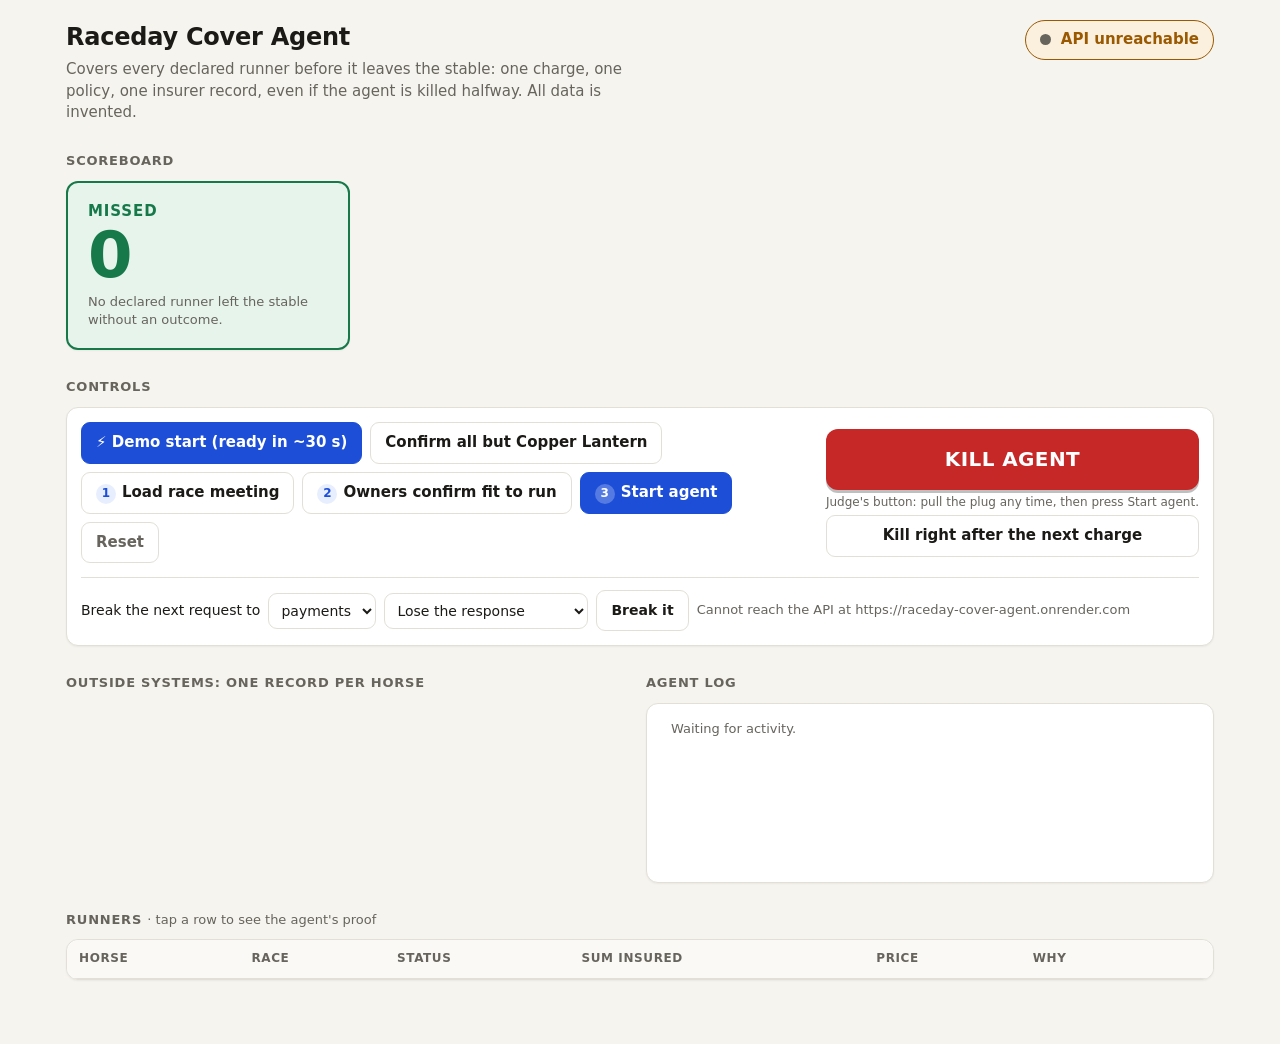
==== commit da876fa4: "Page buttons for demo start, confirm all but one, and cancel Co-Authored-By: Claude Opus 5.5 <norepl" ====
--- a/web/index.html
+++ b/web/index.html
@@ -186,6 +186,8 @@
   <h2>Controls</h2>
   <section class="card controls">
     <div class="steps">
+      <button id="demoStart" class="primary">⚡ Demo start (ready in ~30 s)</button>
+      <button id="confirmButOne">Confirm all but Copper Lantern</button>
       <button id="seed"><span class="n">1</span>Load race meeting</button>
       <button id="confirmAll"><span class="n">2</span>Owners confirm fit to run</button>
       <button id="start" class="primary"><span class="n">3</span>Start agent</button>
@@ -334,7 +336,8 @@
   const html = tasks.map(t => {
     const q = t.quote || {}, isOpen = open.has(t._id), exp = explanation(t);
     const why = exp ? `<span class="why model">${esc(exp)}</span>` : `<span class="why">${esc(reasonList(t).join(" · "))}</span>`;
-    const ask = t.status === "awaiting_owner" && !t.confirmation ? `<button data-fit="${esc(t._id)}">Fit to run</button>` : "";
+    const cancelBtn = !["cancelled", "cancelling", "not_eligible", "not_confirmed", "referred"].includes(t.status) ? ` <button data-cancel="${esc(t._id)}">Cancel</button>` : "";
+    const ask = (t.status === "awaiting_owner" && !t.confirmation ? `<button data-call="${esc(t._id)}">📞 Call owner (simulated)</button> <button data-phone="${esc(t._id)}">☎️ Ring real phone</button> <button data-fit="${esc(t._id)}">Yes, fit</button> <button data-unfit="${esc(t._id)}">No</button>` : "") + cancelBtn;
     const row = `<tr class="task${isOpen ? " open" : ""}" data-id="${esc(t._id)}" tabindex="0" aria-expanded="${isOpen}">
       <td><span class="caret">&#9656;</span><b>${esc(t.horse)}</b><span class="hid">${esc(t.horse_id)}</span></td>
       <td>${esc((t.race || {}).race_name)}<span class="hid" style="padding:0">${esc((t.race || {}).type)} · off ${clock((t.race || {}).off_dt)}</span></td>
@@ -469,6 +472,17 @@
   note(r.ok ? `Chaos armed: next ${system} request will ${what}` : "Chaos failed", "warn");
   flash(r.ok ? `Armed: next ${system} request will ${what}.` : "Could not arm chaos.");
 });
+act("demoStart", async () => {
+  note("Demo start: resetting, loading and pricing every horse (about 30 s)…", "warn");
+  const r = await call("/control/demo-start", "POST");
+  if (r.ok && r.data) { open.clear(); actionsCache = {}; referrals = {}; lastStatus = {}; killedAt = null;
+    note(`Ready in ${Math.round(r.data.seconds || 0)} s: ${(r.data.awaiting_owner || []).length} horses waiting for the owner`, "good"); }
+  else note("Demo start failed", "bad");
+});
+act("confirmButOne", async () => {
+  const r = await call("/control/confirm-all-but-one?keep=" + encodeURIComponent("Copper Lantern"), "POST");
+  note(r.ok ? `Owners confirmed ${(r.data.confirmed || []).length} horses; Copper Lantern kept for the phone call` : "Confirm failed", r.ok ? "good" : "bad");
+});
 act("confirmAll", async () => {
   const todo = tasks.filter(t => !t.confirmation && !DONE.has(t.status));
   const res = await Promise.all(todo.map(t => call(`/tasks/${encodeURIComponent(t._id)}/confirm`, "POST", { fit: true })));
@@ -481,8 +495,42 @@
   renderRows();
 }
 $("rows").addEventListener("click", async e => {
+  const callBtn = e.target.closest("[data-call]");
+  if (callBtn) {
+    e.stopPropagation(); callBtn.disabled = true; callBtn.textContent = "Calling…";
+    try {
+      const r = await fetch(API + `/tasks/${encodeURIComponent(callBtn.dataset.call)}/call`, { method: "POST" });
+      if (!r.ok) throw new Error(await r.text());
+      const audio = new Audio(URL.createObjectURL(await r.blob()));
+      const who = (tasks.find(t => t._id === callBtn.dataset.call) || {}).horse || "";
+      note(`${who}: simulated call: agent asks the owner for the fit-to-run answer (voice by ElevenLabs; in production this rings the owner's phone)`, "warn");
+      callBtn.textContent = "🔊 Speaking…"; await audio.play();
+      audio.onended = () => { callBtn.textContent = "📞 Call again (simulated)"; callBtn.disabled = false; };
+    } catch (err) { callBtn.textContent = "Call failed"; callBtn.disabled = false; note("Voice call failed: " + err.message, "bad"); }
+    return;
+  }
+  const phoneBtn = e.target.closest("[data-phone]");
+  if (phoneBtn) {
+    e.stopPropagation(); phoneBtn.disabled = true; phoneBtn.textContent = "Ringing…";
+    const r = await call(`/tasks/${encodeURIComponent(phoneBtn.dataset.phone)}/phone`, "POST");
+    const who = (tasks.find(t => t._id === phoneBtn.dataset.phone) || {}).horse || "";
+    if (r.ok) { note(`${who}: agent is phoning the owner; the spoken answer will update this row`, "warn"); phoneBtn.textContent = "☎️ On the call…"; }
+    else { phoneBtn.textContent = "Call failed"; phoneBtn.disabled = false; note("Phone call failed: " + ((r.data && r.data.detail) || "unknown"), "bad"); }
+    return;
+  }
+  const cancelB = e.target.closest("[data-cancel]");
+  if (cancelB) {
+    e.stopPropagation(); cancelB.disabled = true;
+    const r = await call(`/tasks/${encodeURIComponent(cancelB.dataset.cancel)}/cancel`, "POST");
+    const who = (tasks.find(t => t._id === cancelB.dataset.cancel) || {}).horse || "";
+    const o = (r.data || {}).outcome;
+    note(o === "cancelled" ? `${who}: cancelled${r.data.refunded ? ", premium refunded" : ""}${r.data.policy_cancelled ? ", policy cancelled" : ""} (proven)` : o === "refused" ? `${who}: cancel refused, the horse has left the stable: no refund` : `${who}: cancellation ${o || "failed"}`, o === "refused" ? "warn" : o === "cancelled" ? "good" : "bad");
+    refresh(); return;
+  }
+  const unfit = e.target.closest("[data-unfit]");
+  if (unfit) { e.stopPropagation(); unfit.disabled = true; await call(`/tasks/${encodeURIComponent(unfit.dataset.unfit)}/confirm`, "POST", { fit: false, given_by: "owner (voice call)" }); refresh(); return; }
   const fit = e.target.closest("[data-fit]");
-  if (fit) { e.stopPropagation(); fit.disabled = true; await call(`/tasks/${encodeURIComponent(fit.dataset.fit)}/confirm`, "POST", { fit: true }); refresh(); return; }
+  if (fit) { e.stopPropagation(); fit.disabled = true; await call(`/tasks/${encodeURIComponent(fit.dataset.fit)}/confirm`, "POST", { fit: true, given_by: "owner (voice call)" }); refresh(); return; }
   if (e.target.closest(".detailrow")) return;
   const tr = e.target.closest("tr.task"); if (tr) toggle(tr.dataset.id);
 });
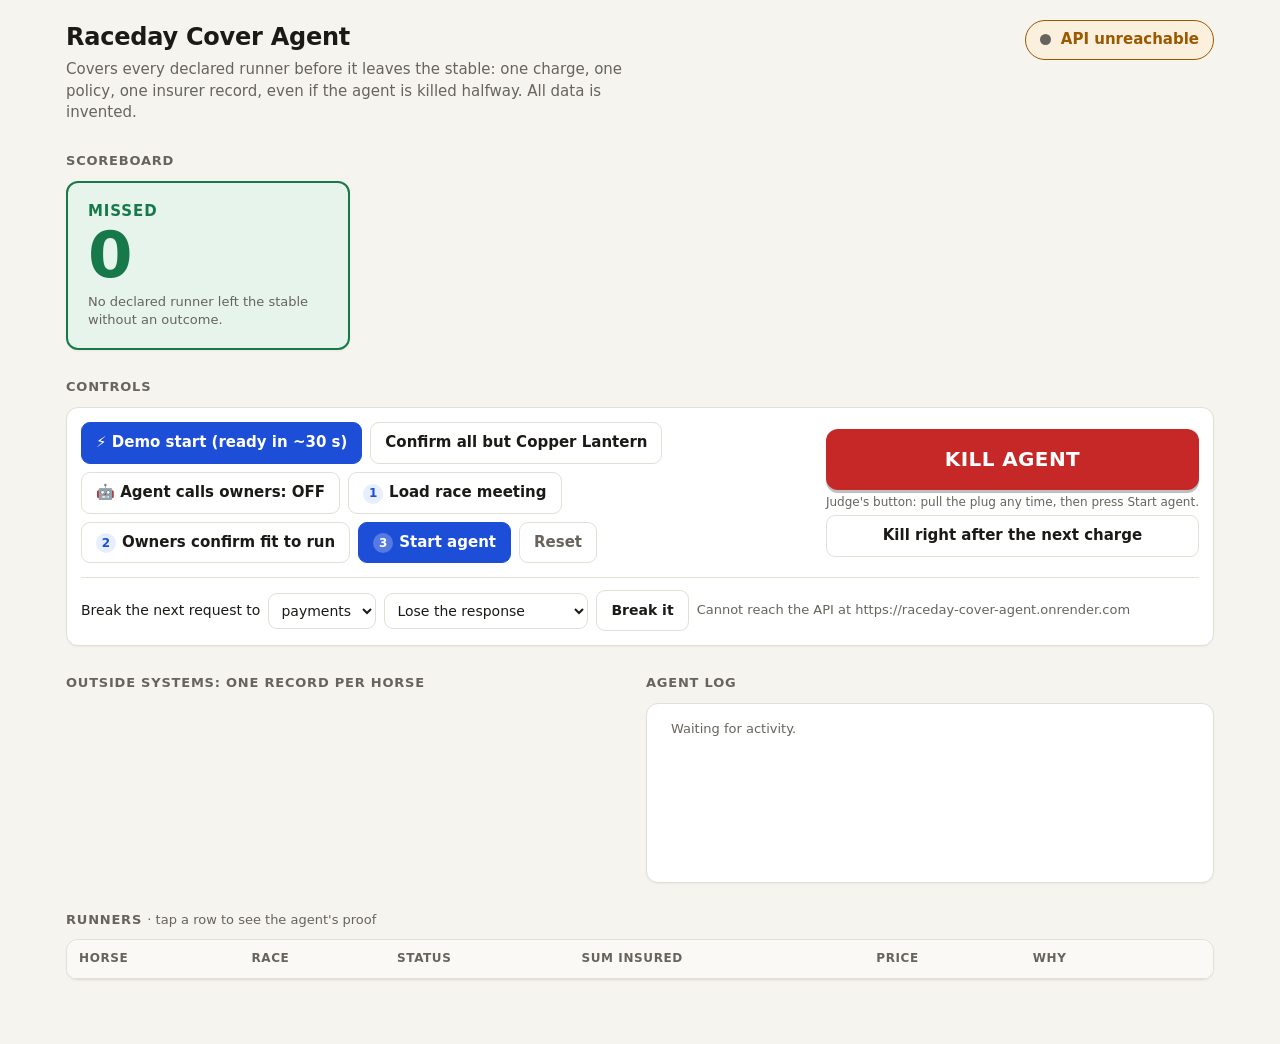
==== commit 7d850672: "The agent decides how to reach each owner: call, app reminder, or wait Each invented owner has conta" ====
--- a/web/index.html
+++ b/web/index.html
@@ -188,6 +188,7 @@
     <div class="steps">
       <button id="demoStart" class="primary">⚡ Demo start (ready in ~30 s)</button>
       <button id="confirmButOne">Confirm all but Copper Lantern</button>
+      <button id="autoCall">🤖 Agent calls owners: OFF</button>
       <button id="seed"><span class="n">1</span>Load race meeting</button>
       <button id="confirmAll"><span class="n">2</span>Owners confirm fit to run</button>
       <button id="start" class="primary"><span class="n">3</span>Start agent</button>
@@ -366,7 +367,7 @@
     const at = e.at || e.ts || e.time || e.created_at || e.updated_at;
     const who = e.horse || (tasks.find(t => t._id === e.task_id) || {}).horse;
     const d = e.detail && typeof e.detail === "object" ? e.detail : null;
-    const decided = e.kind === "investigate" && d ? `Investigated ${String(d.tool || "").replace(/^get_/, "").replace(/_/g, " ")}${d.why ? " · " + d.why : ""}` : e.kind === "agent_decision" && d ? `Model decided: ${label(d.move)} (${d.step} at ${d.system}) · ${d.reason || ""}${d.source === "template" ? " [fallback]" : ""}` : null;
+    const decided = e.kind === "outreach_decision" && d ? `Outreach: ${({call_now: "☎️ call the owner now", app_reminder: "📱 in-app reminder", wait: "⏳ wait"})[d.move] || d.move} · ${d.reason || ""}${d.refused ? " [code refused: " + d.refused + "]" : ""}` : e.kind === "investigate" && d ? `Investigated ${String(d.tool || "").replace(/^get_/, "").replace(/_/g, " ")}${d.why ? " · " + d.why : ""}` : e.kind === "agent_decision" && d ? `Model decided: ${label(d.move)} (${d.step} at ${d.system}) · ${d.reason || ""}${d.source === "template" ? " [fallback]" : ""}` : null;
     const what = decided || e.message || e.text || e.summary || (d ? [label(e.kind), d.system, d.move || d.state || (d.mapping ? "fields mapped" : "")].filter(Boolean).join(": ") : e.detail) || [label(e.event || e.kind || e.type), e.step && label(e.step), e.state && label(e.state)].filter(Boolean).join(": ");
     const k = String(e.kind || e.event || e.type || e.state || "").toLowerCase();
     const cls = /kill|crash|lost|reject|mismatch|fail|error/.test(k) ? "bad" : /recover|resum|verified|found/.test(k) ? "good" : /retry|resend|re-send|refer/.test(k) ? "warn" : "";
@@ -478,6 +479,13 @@
   if (r.ok && r.data) { open.clear(); actionsCache = {}; referrals = {}; lastStatus = {}; killedAt = null;
     note(`Ready in ${Math.round(r.data.seconds || 0)} s: ${(r.data.awaiting_owner || []).length} horses waiting for the owner`, "good"); }
   else note("Demo start failed", "bad");
+});
+let autoCallOn = false;
+const showAutoCall = () => { $("autoCall").textContent = `🤖 Agent calls owners: ${autoCallOn ? "ON" : "OFF"}`; $("autoCall").classList.toggle("primary", autoCallOn); };
+call("/control/auto-call").then(r => { if (r.ok) { autoCallOn = !!r.data.auto_call; showAutoCall(); } });
+act("autoCall", async () => {
+  const r = await call("/control/auto-call?on=" + (!autoCallOn), "POST");
+  if (r.ok) { autoCallOn = !!r.data.auto_call; showAutoCall(); note(autoCallOn ? "Agent may now decide to call, remind or wait for each owner" : "Agent calling switched off", autoCallOn ? "warn" : ""); }
 });
 act("confirmButOne", async () => {
   const r = await call("/control/confirm-all-but-one?keep=" + encodeURIComponent("Copper Lantern"), "POST");
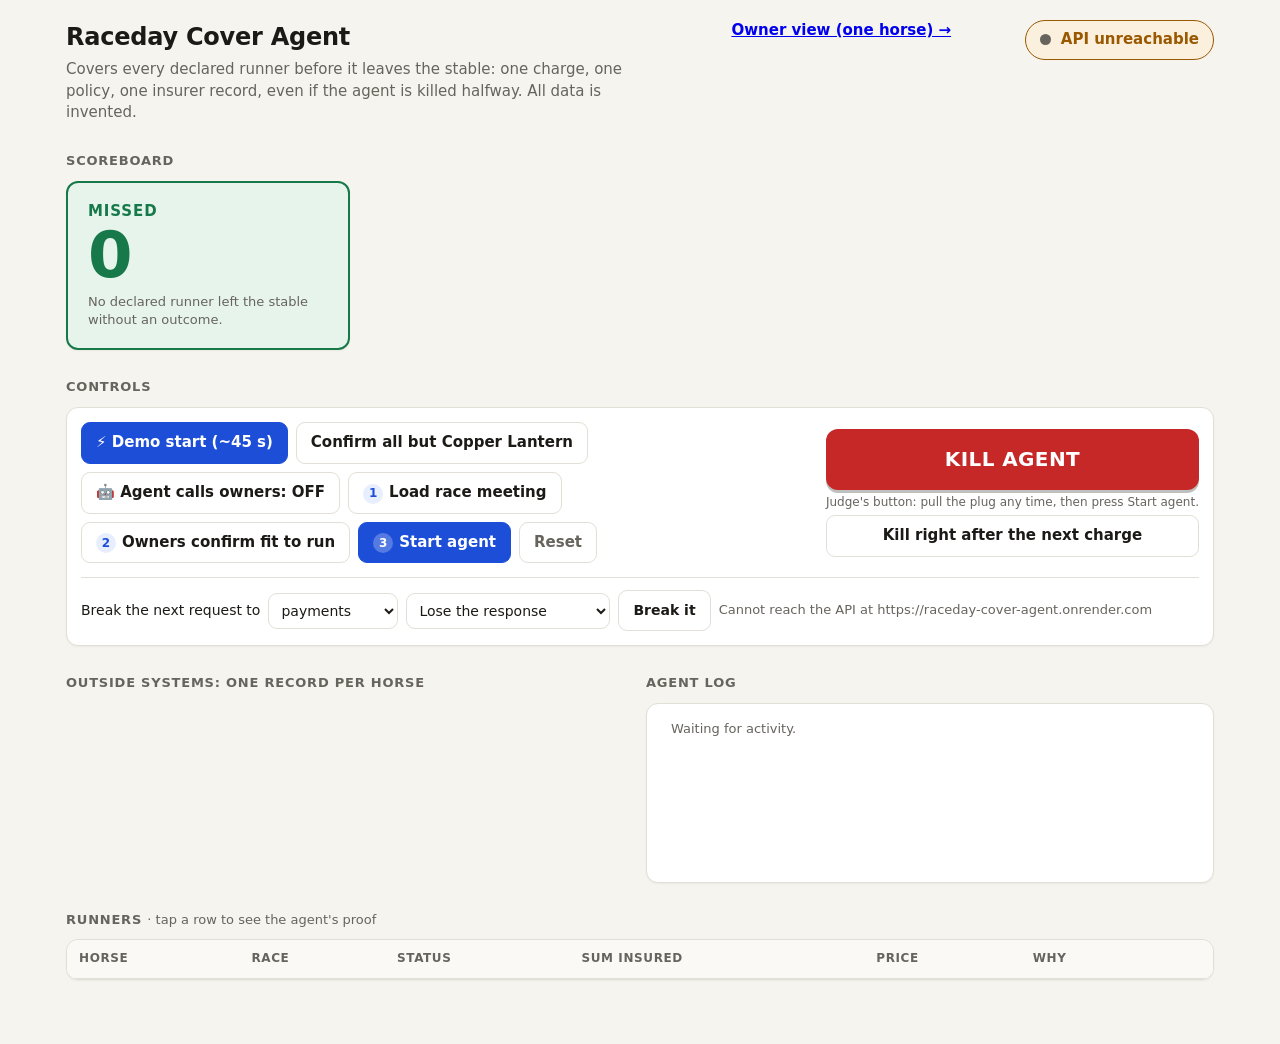
==== commit dbc59126: "Demo console: serial polling with stale-response guard, visible recovery, safer controls Co-Authored" ====
--- a/web/index.html
+++ b/web/index.html
@@ -1,6 +1,7 @@
 <!doctype html>
 <html lang="en">
 <head>
+<script>if (location.pathname === "/") location.replace("/mission.html" + location.search + location.hash);</script>
 <meta charset="utf-8">
 <meta name="viewport" content="width=device-width, initial-scale=1">
 <title>Raceday Cover Agent</title>
@@ -174,6 +175,7 @@
       <h1>Raceday Cover Agent</h1>
       <p class="sub">Covers every declared runner before it leaves the stable: one charge, one policy, one insurer record, even if the agent is killed halfway. All data is invented.</p>
     </div>
+    <a href="mission.html" style="font-weight:600">Owner view (one horse) →</a>
     <div class="agent" id="agent" role="status" aria-live="polite"><span class="dot"></span><span id="agentText">Connecting</span></div>
   </header>
 
@@ -186,7 +188,7 @@
   <h2>Controls</h2>
   <section class="card controls">
     <div class="steps">
-      <button id="demoStart" class="primary">⚡ Demo start (ready in ~30 s)</button>
+      <button id="demoStart" class="primary">⚡ Demo start (~45 s)</button>
       <button id="confirmButOne">Confirm all but Copper Lantern</button>
       <button id="autoCall">🤖 Agent calls owners: OFF</button>
       <button id="seed"><span class="n">1</span>Load race meeting</button>
@@ -201,7 +203,7 @@
     </div>
     <div class="chaos">
       <span>Break the next request to</span>
-      <select id="chaosSystem" aria-label="Outside system"><option value="payments">payments</option><option value="platform">platform</option><option value="insurer">insurer</option><option value="notify">notify</option></select>
+      <select id="chaosSystem" aria-label="Outside system"><option value="payments">payments</option><option value="platform">platform</option><option value="insurer">insurer</option><option value="notify">notify</option><option value="refunds">refunds</option><option value="cancellations">cancellations</option></select>
       <select id="chaosMode" aria-label="What goes wrong"><option value="drop_response">Lose the response</option><option value="reject">Reject</option><option value="rename_field">Rename fields</option><option value="down">Go down (keeps failing)</option></select>
       <button id="chaos">Break it</button>
       <span id="flash" aria-live="polite"></span>
@@ -248,13 +250,13 @@
   catch (_) { return `${cur || ""} ${v.toLocaleString()}`; }
 };
 
-const DONE = new Set(["covered", "referred", "not_confirmed", "not_eligible"]);
+const DONE = new Set(["covered", "referred", "not_confirmed", "not_eligible", "cancelled", "cancelling"]);
 const STEPS = { charge: "Charge the owner", issue: "Issue the policy", report: "Report to the insurer", notify: "Notify the owner", refund: "Refund the owner" };
 const pillClass = s => DONE.has(s) || ["awaiting_owner", "blocked"].includes(s) ? s : "moving";
 
 let tasks = [], referrals = {}, actionsCache = {}, open = new Set();
 let lastStatus = {}, localLog = [], timelineOK = null, timelineRetryAt = 0, serverLog = [];
-let killedAt = null, wasRunning = null;
+let killedAt = null, wasRunning = null, armedKill = false;
 
 function note(text, cls = "", at = new Date().toISOString()) {
   localLog.push({ at, text, cls });
@@ -291,7 +293,7 @@
       const cls = st === "verified" ? "ok" : st === "not_found" ? "warn" : "bad";
       const ref = a.evidence && (a.evidence.reference || (a.evidence.found && a.evidence.found.reference));
       const words = { verified: "Read back: verified", not_found: "Read back: not found", mismatched: "Read back: mismatched, task stopped", unable_to_determine: "Read back: could not tell, task stopped safely" }[st] || "Read back: " + label(st);
-      ev.push(`<li class="${cls}"><time>${clock(a.updated_at)}</time><span>${words}${ref ? ` <code>${esc(ref)}</code>` : ""}</span></li>`);
+      ev.push(`<li class="${cls}"><time>${clock(a.updated_at)}</time><span>${words}${ref ? ` <code>${esc(ref)}</code>` : ""}${a.evidence && a.evidence.found_on_read_back ? ` <b>verified after restart</b>` : ""}</span></li>`);
     }
     return `<li><div class="stephead">${esc(STEPS[a.step] || label(a.step))} <span class="mute small">${esc(a.system)}</span> <span class="pill ${esc(st)}">${esc(label(st))}</span></div><ul class="events">${ev.join("")}</ul></li>`;
   }).join("")}</ol>`;
@@ -336,7 +338,7 @@
   if (!tasks.length) { $("rows").dataset.h = ""; $("rows").innerHTML = `<tr><td colspan="7" class="empty">No runners yet. Press <b>Load race meeting</b>.</td></tr>`; return; }
   const html = tasks.map(t => {
     const q = t.quote || {}, isOpen = open.has(t._id), exp = explanation(t);
-    const why = exp ? `<span class="why model">${esc(exp)}</span>` : `<span class="why">${esc(reasonList(t).join(" · "))}</span>`;
+    const why = t.status === "referred" ? `<span class="why">${esc(t.referral_reason || t.reason || "Sent to an underwriter")}</span>` : exp ? `<span class="why model">${esc(exp)}</span>` : `<span class="why">${esc(reasonList(t).join(" · "))}</span>`;
     const cancelBtn = !["cancelled", "cancelling", "not_eligible", "not_confirmed", "referred"].includes(t.status) ? ` <button data-cancel="${esc(t._id)}">Cancel</button>` : "";
     const ask = (t.status === "awaiting_owner" && !t.confirmation ? `<button data-call="${esc(t._id)}">📞 Call owner (simulated)</button> <button data-phone="${esc(t._id)}">☎️ Ring real phone</button> <button data-fit="${esc(t._id)}">Yes, fit</button> <button data-unfit="${esc(t._id)}">No</button>` : "") + cancelBtn;
     const row = `<tr class="task${isOpen ? " open" : ""}" data-id="${esc(t._id)}" tabindex="0" aria-expanded="${isOpen}">
@@ -344,7 +346,7 @@
       <td>${esc((t.race || {}).race_name)}<span class="hid" style="padding:0">${esc((t.race || {}).type)} · off ${clock((t.race || {}).off_dt)}</span></td>
       <td><span class="pill ${pillClass(t.status)}">${esc(label(t.status))}</span></td>
       <td class="num">${q.offerable ? money(q.sum_insured, q.currency) : ""}</td>
-      <td class="num">${q.offerable ? money(q.total, q.currency) : ""}</td>
+      <td class="num">${q.offerable && t.status !== "referred" ? money(q.total, q.currency) : ""}</td>
       <td>${why}</td><td>${ask}</td></tr>`;
     return row + (isOpen ? `<tr class="detailrow"><td colspan="7" class="detail">${detailHTML(t)}</td></tr>` : "");
   }).join("");
@@ -367,31 +369,47 @@
     const at = e.at || e.ts || e.time || e.created_at || e.updated_at;
     const who = e.horse || (tasks.find(t => t._id === e.task_id) || {}).horse;
     const d = e.detail && typeof e.detail === "object" ? e.detail : null;
-    const decided = e.kind === "outreach_decision" && d ? `Outreach: ${({call_now: "☎️ call the owner now", app_reminder: "📱 in-app reminder", wait: "⏳ wait"})[d.move] || d.move} · ${d.reason || ""}${d.refused ? " [code refused: " + d.refused + "]" : ""}` : e.kind === "investigate" && d ? `Investigated ${String(d.tool || "").replace(/^get_/, "").replace(/_/g, " ")}${d.why ? " · " + d.why : ""}` : e.kind === "agent_decision" && d ? `Model decided: ${label(d.move)} (${d.step} at ${d.system}) · ${d.reason || ""}${d.source === "template" ? " [fallback]" : ""}` : null;
-    const what = decided || e.message || e.text || e.summary || (d ? [label(e.kind), d.system, d.move || d.state || (d.mapping ? "fields mapped" : "")].filter(Boolean).join(": ") : e.detail) || [label(e.event || e.kind || e.type), e.step && label(e.step), e.state && label(e.state)].filter(Boolean).join(": ");
+    const decided = e.kind === "outreach_decision" && d ? `Outreach: ${({call_now: "☎️ call the owner now", app_reminder: "📱 in-app reminder", wait: "⏳ wait"})[d.move] || d.move} · ${d.reason || ""}${d.refused ? " [code refused: " + d.refused + "]" : ""}` : e.kind === "investigate" && d ? `Investigated ${String(d.tool || "").replace(/^get_/, "").replace(/_/g, " ")}${d.why ? " · " + d.why : ""}` : e.kind === "killed" ? "Agent KILLED" + (d && d.message ? " · " + d.message : "") : e.kind === "resume_after_crash" ? "Restarted: reading back before acting" + (d && d.message ? " · " + d.message : "") : e.kind === "recovered" ? `Recovered: ${STEPS[d && d.step] || label((d && d.step) || "step")} already done before the crash, not sent again` : e.kind === "agent_decision" && d ? `Model decided: ${label(d.move)} (${d.step} at ${d.system}) · ${d.reason || ""}${d.source === "template" ? " [fallback]" : ""}` : null;
+    const what = decided || e.message || e.text || e.summary || (d ? [label(e.kind), d.system, d.move || d.state || (d.mapping ? "fields mapped" : "")].filter(Boolean).join(": ").replace(/model mapping/i, "insurer renamed its fields; model proposed a mapping").replace(/mapping validated/i, "code validated the mapping").replace(/case found/i, "found a past fix with Atlas Vector Search") : e.detail) || [label(e.event || e.kind || e.type), e.step && label(e.step), e.state && label(e.state)].filter(Boolean).join(": ");
     const k = String(e.kind || e.event || e.type || e.state || "").toLowerCase();
     const cls = /kill|crash|lost|reject|mismatch|fail|error/.test(k) ? "bad" : /recover|resum|verified|found/.test(k) ? "good" : /retry|resend|re-send|refer/.test(k) ? "warn" : "";
     return { at, text: (who ? who + ": " : "") + what, cls };
   });
 }
 
+let timelineBusy = false, timelineSeq = 0, timelineRendered = 0;
 async function pollTimeline() {
+  if (timelineBusy) return;
   if (timelineOK === false && Date.now() < timelineRetryAt) return;
+  timelineBusy = true; const mySeq = ++timelineSeq;
   try {
     const r = await call("/timeline?task_id=");
+    if (mySeq < timelineRendered) return;
     if (r.status === 404) { timelineOK = false; timelineRetryAt = Date.now() + 20000; serverLog = []; return; }
-    if (r.ok) { timelineOK = true; serverLog = normaliseTimeline(r.data); }
+    if (r.ok) { timelineOK = true; timelineRendered = mySeq; serverLog = normaliseTimeline(r.data); }
   } catch (_) { timelineOK = false; timelineRetryAt = Date.now() + 20000; }
-}
-
+  finally { timelineBusy = false; }
+}
+
+let refreshing = false, refreshSeq = 0, renderedSeq = 0;
 async function refresh() {
-  let board;
-  try { [board, tasks] = await Promise.all([get("/scoreboard"), get("/tasks")]); }
+  if (refreshing) return;  // one poll in flight at a time; the loop picks up the next
+  refreshing = true;
+  try { await refreshOnce(++refreshSeq); } finally { refreshing = false; }
+}
+async function refreshOnce(mySeq) {
+  let board, fresh;
+  try { [board, fresh] = await Promise.all([get("/scoreboard"), get("/tasks")]); }
   catch (e) { $("agent").className = "agent offline"; $("agentText").textContent = "API unreachable"; $("flash").textContent = "Cannot reach the API at " + API; return; }
 
+  if (mySeq < renderedSeq) return;  // stale response: never render backwards
+  renderedSeq = mySeq; tasks = fresh;
   // agent state
   const running = !!board.agent_running;
-  if (wasRunning === true && !running && !killedAt) note("Agent process stopped", "warn");
+  if (wasRunning === true && !running && !killedAt) {
+    if (armedKill) { killedAt = new Date().toISOString(); armedKill = false; note("Agent KILLED right after the charge", "bad", killedAt); }
+    else note("Agent process stopped", "warn");
+  }
   wasRunning = running;
   if (running) killedAt = null;
   $("agent").className = "agent " + (running ? "running" : killedAt ? "killed" : "");
@@ -419,7 +437,7 @@
   $("missed").className = "card missed " + (missed ? "some" : "zero");
   $("missed").querySelector("small").textContent = missed ? "Runner(s) left the stable part-way through, with no accounted outcome." : board.declared ? "Every declared runner is covered, referred, not confirmed, not eligible or still in hand." : "Load the race meeting to start.";
   const tiles = [["Declared", board.declared, ""], ["Covered", board.covered, "covered"], ["Referred", board.referred, "referred"],
-    ["Not confirmed", board.not_confirmed, ""], ["Not eligible", board.not_eligible, ""], ["In progress", board.in_progress, "progress"]];
+    ["Not confirmed", board.not_confirmed, ""], ["Not eligible", board.not_eligible, ""], ["Cancelled", board.cancelled, ""], ["In hand", board.in_progress, "progress"]];
   $("tiles").innerHTML = tiles.map(([k, v, c]) => `<div class="card tile ${c}"><b>${v ?? 0}</b><span>${k}</span></div>`).join("");
 
   // systems
@@ -440,14 +458,14 @@
 /* ---------- controls ---------- */
 const flash = t => { $("flash").textContent = t; };
 // Load and Reset lock the other step buttons until they finish, so a fast presenter cannot confirm before the runners exist.
-const LOCKING = new Set(["seed", "reset"]), STEP_IDS = ["seed", "confirmAll", "start", "reset"];
+const LOCKING = new Set(["seed", "reset", "demoStart"]), STEP_IDS = ["demoStart", "confirmButOne", "seed", "confirmAll", "start", "reset"];
 const act = (id, fn) => $(id).addEventListener("click", async () => {
   const lock = LOCKING.has(id) ? STEP_IDS : [id];
   lock.forEach(b => $(b).disabled = true);
-  if (LOCKING.has(id)) flash(id === "seed" ? "Loading the race meeting..." : "Resetting...");
+  if (LOCKING.has(id)) flash(id === "seed" ? "Loading the race meeting..." : id === "demoStart" ? "Pricing every horse… (~45 s)" : "Resetting...");
   try { await fn(); if (LOCKING.has(id)) flash(""); } catch (e) { flash("Request failed: " + e.message); } finally { lock.forEach(b => $(b).disabled = false); refresh(); }
 });
-act("seed", async () => { const r = await call("/control/seed", "POST"); note(r.ok ? `Race meeting loaded: ${r.data.runners ?? "?"} runners` : "Load failed"); });
+act("seed", async () => { localLog = []; const r = await call("/control/seed", "POST"); note(r.ok ? `Race meeting loaded: ${r.data.runners ?? "?"} runners` : "Load failed"); });
 act("start", async () => { const r = await call("/control/start", "POST"); killedAt = null; note(r.data && r.data.already_running ? "Agent already running" : "Agent started: reads its ledger back before doing anything", "good"); });
 act("kill", async () => {
   const r = await call("/control/kill", "POST");
@@ -456,7 +474,7 @@
 });
 act("killAfterCharge", async () => {
   const r = await call("/control/kill-after-charge", "POST");
-  if (r.ok) { note("Armed: the agent dies the moment its next charge goes through, before it hears back", "bad"); flash("Armed. The next charge will take the money, then the agent dies before issuing the policy."); }
+  if (r.ok) { armedKill = true; note("Armed: the agent dies the moment its next charge goes through, before it hears back", "bad"); flash("Armed. The next charge will take the money, then the agent dies before issuing the policy."); }
   else note("Could not arm the kill", "warn");
 });
 act("reset", async () => {
@@ -474,7 +492,7 @@
   flash(r.ok ? `Armed: next ${system} request will ${what}.` : "Could not arm chaos.");
 });
 act("demoStart", async () => {
-  note("Demo start: resetting, loading and pricing every horse (about 30 s)…", "warn");
+  localLog = []; note("Demo start: resetting, loading and pricing every horse (about 45 s)…", "warn");
   const r = await call("/control/demo-start", "POST");
   if (r.ok && r.data) { open.clear(); actionsCache = {}; referrals = {}; lastStatus = {}; killedAt = null;
     note(`Ready in ${Math.round(r.data.seconds || 0)} s: ${(r.data.awaiting_owner || []).length} horses waiting for the owner`, "good"); }
@@ -492,10 +510,11 @@
   note(r.ok ? `Owners confirmed ${(r.data.confirmed || []).length} horses; Copper Lantern kept for the phone call` : "Confirm failed", r.ok ? "good" : "bad");
 });
 act("confirmAll", async () => {
-  const todo = tasks.filter(t => !t.confirmation && !DONE.has(t.status));
+  const latest = await get("/tasks");
+  const todo = (Array.isArray(latest) ? latest : []).filter(t => t.status === "awaiting_owner" && !t.confirmation);
   const res = await Promise.all(todo.map(t => call(`/tasks/${encodeURIComponent(t._id)}/confirm`, "POST", { fit: true })));
   const ok = res.filter(r => r.ok).length;
-  note(`Owners confirmed fit to run: ${ok} runner${ok === 1 ? "" : "s"}${res.length - ok ? `, ${res.length - ok} too late (left the stable)` : ""}`);
+  note(`Owners confirmed fit to run: ${ok} runner${ok === 1 ? "" : "s"}${res.length - ok ? `, ${res.length - ok} not open for confirmation` : ""}`);
 });
 
 function toggle(id) {
@@ -519,7 +538,9 @@
   }
   const phoneBtn = e.target.closest("[data-phone]");
   if (phoneBtn) {
-    e.stopPropagation(); phoneBtn.disabled = true; phoneBtn.textContent = "Ringing…";
+    e.stopPropagation();
+    if (!confirm("This rings a real phone. Continue?")) return;
+    phoneBtn.disabled = true; phoneBtn.textContent = "Ringing…";
     const r = await call(`/tasks/${encodeURIComponent(phoneBtn.dataset.phone)}/phone`, "POST");
     const who = (tasks.find(t => t._id === phoneBtn.dataset.phone) || {}).horse || "";
     if (r.ok) { note(`${who}: agent is phoning the owner; the spoken answer will update this row`, "warn"); phoneBtn.textContent = "☎️ On the call…"; }
@@ -536,9 +557,9 @@
     refresh(); return;
   }
   const unfit = e.target.closest("[data-unfit]");
-  if (unfit) { e.stopPropagation(); unfit.disabled = true; await call(`/tasks/${encodeURIComponent(unfit.dataset.unfit)}/confirm`, "POST", { fit: false, given_by: "owner (voice call)" }); refresh(); return; }
+  if (unfit) { e.stopPropagation(); unfit.disabled = true; await call(`/tasks/${encodeURIComponent(unfit.dataset.unfit)}/confirm`, "POST", { fit: false, given_by: "owner (demo console)" }); refresh(); return; }
   const fit = e.target.closest("[data-fit]");
-  if (fit) { e.stopPropagation(); fit.disabled = true; await call(`/tasks/${encodeURIComponent(fit.dataset.fit)}/confirm`, "POST", { fit: true, given_by: "owner (voice call)" }); refresh(); return; }
+  if (fit) { e.stopPropagation(); fit.disabled = true; await call(`/tasks/${encodeURIComponent(fit.dataset.fit)}/confirm`, "POST", { fit: true, given_by: "owner (demo console)" }); refresh(); return; }
   if (e.target.closest(".detailrow")) return;
   const tr = e.target.closest("tr.task"); if (tr) toggle(tr.dataset.id);
 });
@@ -547,7 +568,7 @@
   if (tr && (e.key === "Enter" || e.key === " ")) { e.preventDefault(); toggle(tr.dataset.id); const again = document.querySelector(`tr.task[data-id="${CSS.escape(tr.dataset.id)}"]`); if (again) again.focus(); }
 });
 
-refresh(); setInterval(refresh, 1500);
+(async function loop() { await refresh(); setTimeout(loop, 1500); })();
 </script>
 </body>
 </html>
